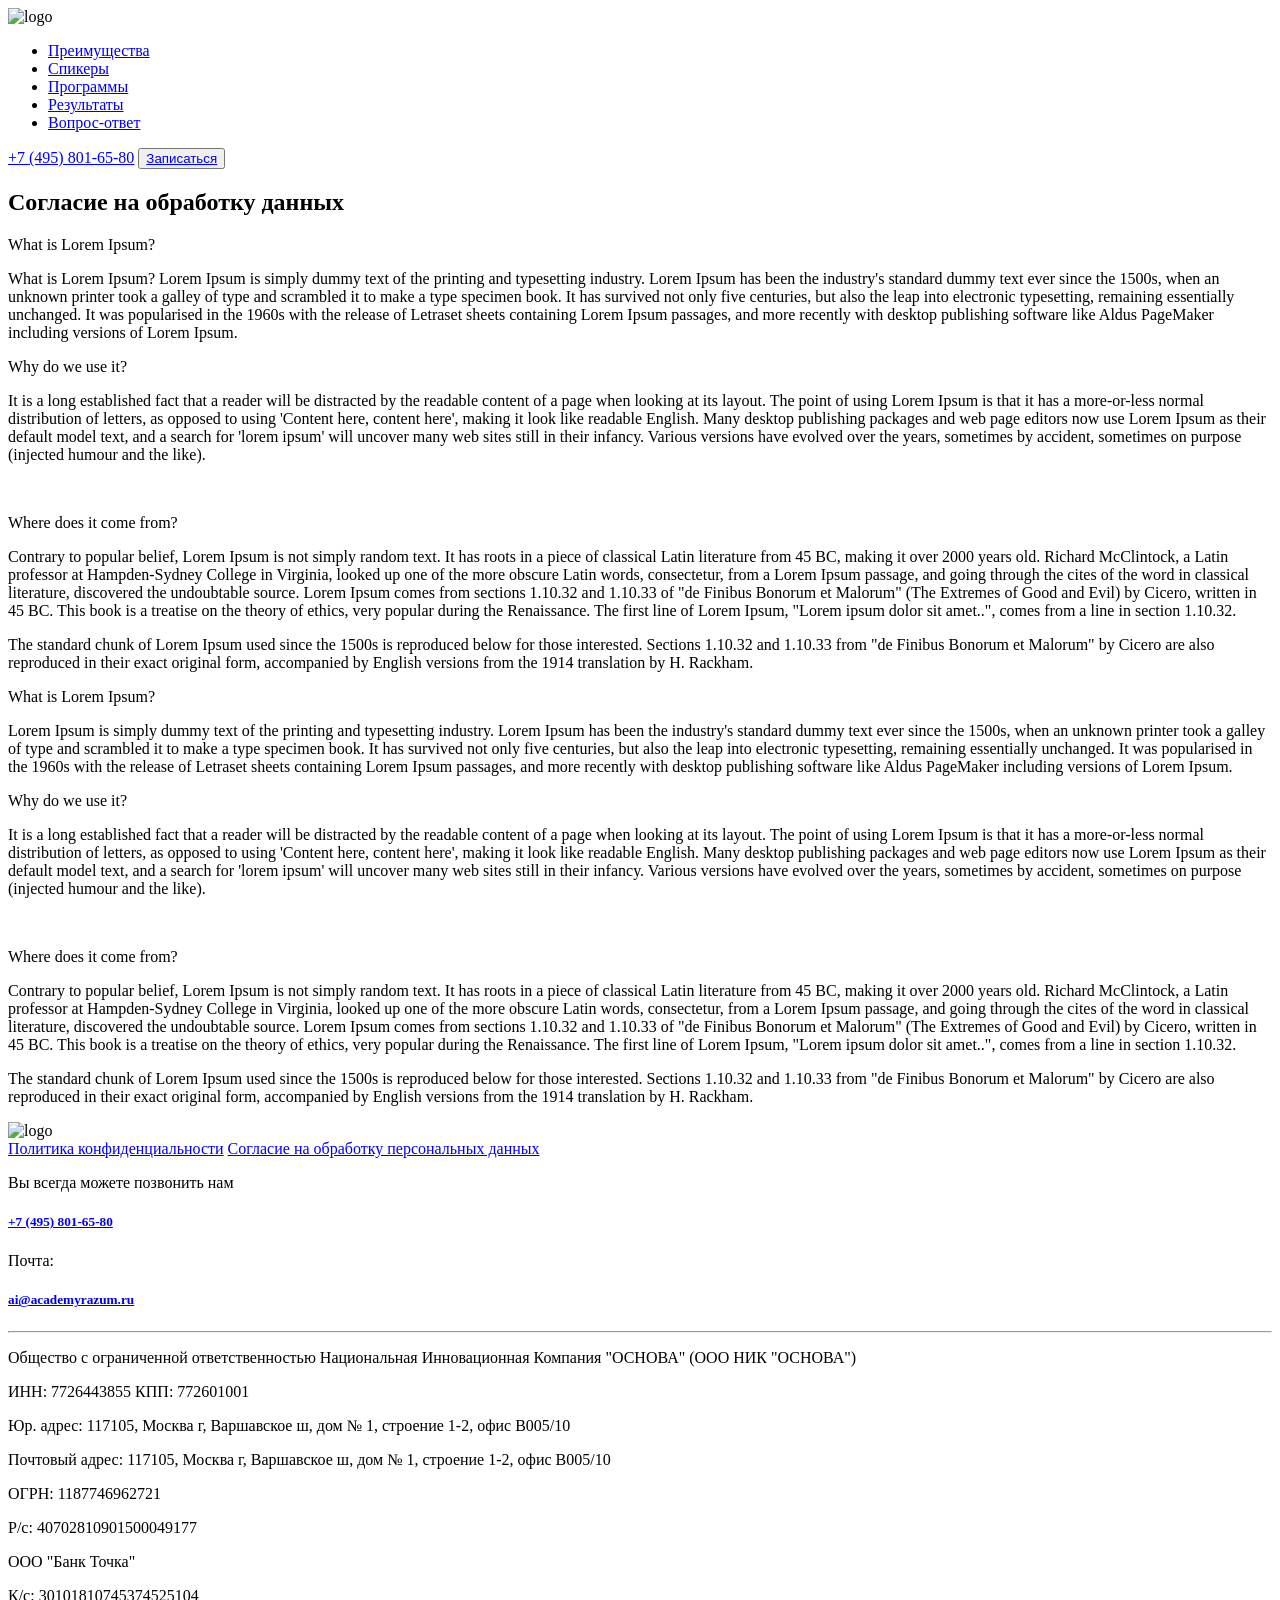
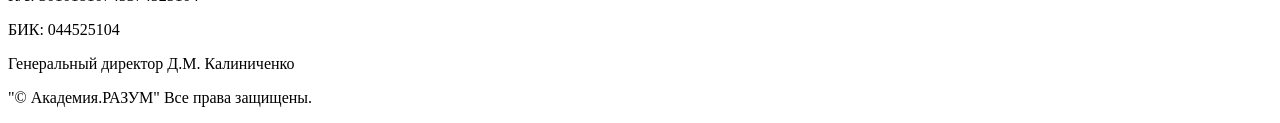
==== pages/personal-data.html @ d0add01b "fix path for image and font" ====
<!doctype html>
<html lang="ru">
  <head>
    <meta charset="UTF-8" />
    <meta name="viewport" content="width=device-width, initial-scale=1.0" />
    <title>Академия РАЗУМ</title>
  </head>
  <body>
    <header class="header">
      <img src="./image/logo.svg" alt="logo" class="header__logo" />
      <nav class="header__nav">
        <ul>
          <li><a href="#">Преимущества</a></li>
          <li><a href="#">Спикеры</a></li>
          <li><a href="#">Программы</a></li>
          <li><a href="#">Результаты</a></li>
          <li><a href="#">Вопрос-ответ</a></li>
        </ul>
      </nav>
      <div class="header__contact">
        <span><a href="tel:+74958016580">+7 (495) 801-65-80</a></span>
        <button class="btn"><a href="#">Записаться</a></button>
      </div>
    </header>
    <main class="main">
      <div class="container">
        <section class="pd">
          <h2>Согласие на обработку данных</h2>
          <p>What is Lorem Ipsum?</p>
          <p>
            What is Lorem Ipsum? Lorem Ipsum is simply dummy text of the
            printing and typesetting industry. Lorem Ipsum has been the
            industry's standard dummy text ever since the 1500s, when an unknown
            printer took a galley of type and scrambled it to make a type
            specimen book. It has survived not only five centuries, but also the
            leap into electronic typesetting, remaining essentially unchanged.
            It was popularised in the 1960s with the release of Letraset sheets
            containing Lorem Ipsum passages, and more recently with desktop
            publishing software like Aldus PageMaker including versions of Lorem
            Ipsum.
          </p>
          <p>Why do we use it?</p>
          <p>
            It is a long established fact that a reader will be distracted by
            the readable content of a page when looking at its layout. The point
            of using Lorem Ipsum is that it has a more-or-less normal
            distribution of letters, as opposed to using 'Content here, content
            here', making it look like readable English. Many desktop publishing
            packages and web page editors now use Lorem Ipsum as their default
            model text, and a search for 'lorem ipsum' will uncover many web
            sites still in their infancy. Various versions have evolved over the
            years, sometimes by accident, sometimes on purpose (injected humour
            and the like).
          </p>
          <br />
          <p>Where does it come from?</p>
          <p>
            Contrary to popular belief, Lorem Ipsum is not simply random text.
            It has roots in a piece of classical Latin literature from 45 BC,
            making it over 2000 years old. Richard McClintock, a Latin professor
            at Hampden-Sydney College in Virginia, looked up one of the more
            obscure Latin words, consectetur, from a Lorem Ipsum passage, and
            going through the cites of the word in classical literature,
            discovered the undoubtable source. Lorem Ipsum comes from sections
            1.10.32 and 1.10.33 of "de Finibus Bonorum et Malorum" (The Extremes
            of Good and Evil) by Cicero, written in 45 BC. This book is a
            treatise on the theory of ethics, very popular during the
            Renaissance. The first line of Lorem Ipsum, "Lorem ipsum dolor sit
            amet..", comes from a line in section 1.10.32.
          </p>
          <p>
            The standard chunk of Lorem Ipsum used since the 1500s is reproduced
            below for those interested. Sections 1.10.32 and 1.10.33 from "de
            Finibus Bonorum et Malorum" by Cicero are also reproduced in their
            exact original form, accompanied by English versions from the 1914
            translation by H. Rackham.
          </p>
          <p>What is Lorem Ipsum?</p>
          <p>
            Lorem Ipsum is simply dummy text of the printing and typesetting
            industry. Lorem Ipsum has been the industry's standard dummy text
            ever since the 1500s, when an unknown printer took a galley of type
            and scrambled it to make a type specimen book. It has survived not
            only five centuries, but also the leap into electronic typesetting,
            remaining essentially unchanged. It was popularised in the 1960s
            with the release of Letraset sheets containing Lorem Ipsum passages,
            and more recently with desktop publishing software like Aldus
            PageMaker including versions of Lorem Ipsum.
          </p>
          <p>Why do we use it?</p>
          <p>
            It is a long established fact that a reader will be distracted by
            the readable content of a page when looking at its layout. The point
            of using Lorem Ipsum is that it has a more-or-less normal
            distribution of letters, as opposed to using 'Content here, content
            here', making it look like readable English. Many desktop publishing
            packages and web page editors now use Lorem Ipsum as their default
            model text, and a search for 'lorem ipsum' will uncover many web
            sites still in their infancy. Various versions have evolved over the
            years, sometimes by accident, sometimes on purpose (injected humour
            and the like).
          </p>
          <br />
          <p>Where does it come from?</p>
          <p>
            Contrary to popular belief, Lorem Ipsum is not simply random text.
            It has roots in a piece of classical Latin literature from 45 BC,
            making it over 2000 years old. Richard McClintock, a Latin professor
            at Hampden-Sydney College in Virginia, looked up one of the more
            obscure Latin words, consectetur, from a Lorem Ipsum passage, and
            going through the cites of the word in classical literature,
            discovered the undoubtable source. Lorem Ipsum comes from sections
            1.10.32 and 1.10.33 of "de Finibus Bonorum et Malorum" (The Extremes
            of Good and Evil) by Cicero, written in 45 BC. This book is a
            treatise on the theory of ethics, very popular during the
            Renaissance. The first line of Lorem Ipsum, "Lorem ipsum dolor sit
            amet..", comes from a line in section 1.10.32.
          </p>
          <p>
            The standard chunk of Lorem Ipsum used since the 1500s is reproduced
            below for those interested. Sections 1.10.32 and 1.10.33 from "de
            Finibus Bonorum et Malorum" by Cicero are also reproduced in their
            exact original form, accompanied by English versions from the 1914
            translation by H. Rackham.
          </p>
        </section>
      </div>
    </main>
    <footer class="footer">
      <div class="footer-contact">
        <div class="footer-contact__info">
          <div class="footer-logo">
            <img src="./image/logo.svg" alt="logo" />
          </div>
          <div class="footer-confid">
            <a href="#">Политика конфиденциальности</a>
            <a href="#">Согласие на обработку персональных данных</a>
          </div>
        </div>
        <div class="footer-contact__address">
          <div class="footer-phone">
            <p>Вы всегда можете позвонить нам</p>
            <h5><a href="tel:+74958016580">+7 (495) 801-65-80</a></h5>
          </div>
          <div class="footer-email">
            <p>Почта:</p>
            <h5><a href="mailto:ai@academyrazum.ru">ai@academyrazum.ru</a></h5>
          </div>
        </div>
      </div>
      <hr />
      <div class="footer-info">
        <div class="footer-info__block">
          <p>
            Общество с ограниченной ответственностью Национальная Инновационная
            Компания "ОСНОВА" (ООО НИК "ОСНОВА")
          </p>
          <p>ИНН: 7726443855 КПП: 772601001</p>
          <p>
            Юр. адрес: 117105, Москва г, Варшавское ш, дом № 1, строение 1-2,
            офис В005/10
          </p>
          <p>
            Почтовый адрес: 117105, Москва г, Варшавское ш, дом № 1, строение
            1-2, офис В005/10
          </p>
        </div>
        <div class="footer-info__block">
          <p>ОГРН: 1187746962721</p>
          <p>Р/с: 40702810901500049177</p>
          <p>ООО "Банк Точка"</p>
          <p>К/с: 30101810745374525104</p>
        </div>
        <div class="footer-info__block">
          <p>БИК: 044525104</p>
          <p>Генеральный директор Д.М. Калиниченко</p>
        </div>
        <div class="footer-info__block">
          <p>"© Академия.РАЗУМ" Все права защищены.</p>
        </div>
      </div>
    </footer>
  </body>
</html>
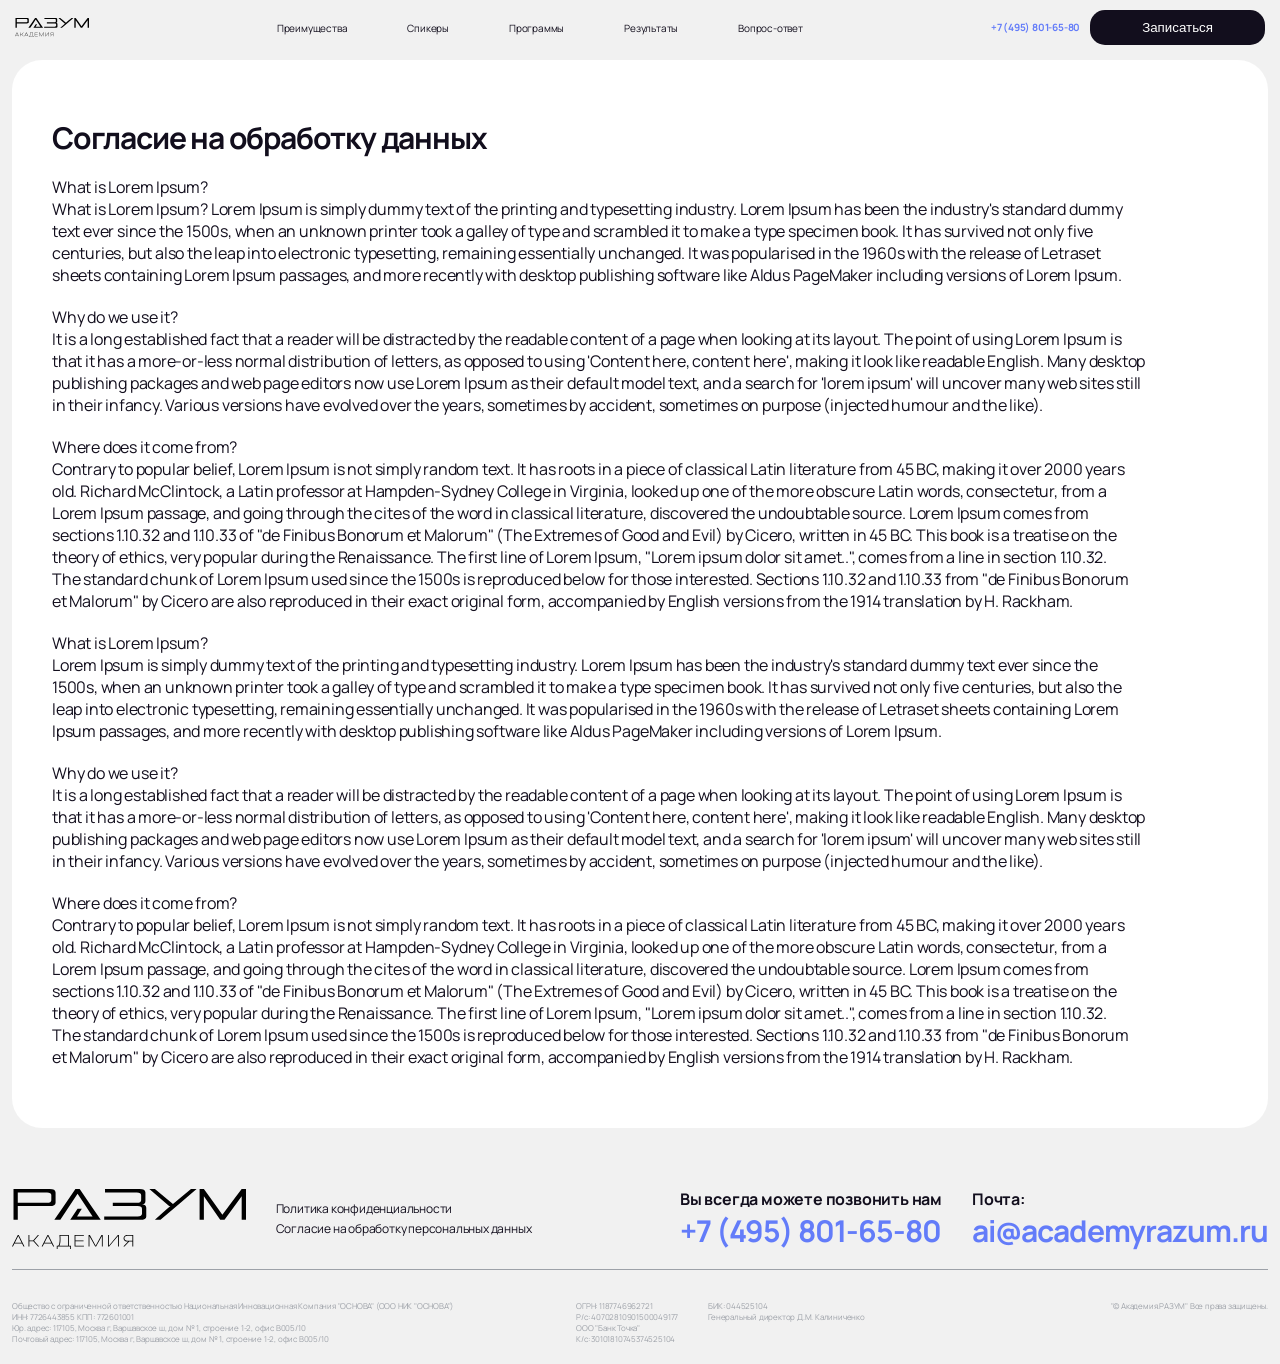
==== commit 77b9f925: "add style and adaptive for personal data page" ====
--- a/pages/personal-data.html
+++ b/pages/personal-data.html
@@ -3,180 +3,293 @@
   <head>
     <meta charset="UTF-8" />
     <meta name="viewport" content="width=device-width, initial-scale=1.0" />
+    <link rel="stylesheet" href="../style/css/style.css" />
+    <script src="../scripts/header.js" defer></script>
     <title>Академия РАЗУМ</title>
   </head>
   <body>
     <header class="header">
-      <img src="./image/logo.svg" alt="logo" class="header__logo" />
-      <nav class="header__nav">
-        <ul>
-          <li><a href="#">Преимущества</a></li>
-          <li><a href="#">Спикеры</a></li>
-          <li><a href="#">Программы</a></li>
-          <li><a href="#">Результаты</a></li>
-          <li><a href="#">Вопрос-ответ</a></li>
-        </ul>
-      </nav>
-      <div class="header__contact">
-        <span><a href="tel:+74958016580">+7 (495) 801-65-80</a></span>
-        <button class="btn"><a href="#">Записаться</a></button>
+      <div class="container">
+        <img src="../image/logo.svg" alt="logo" class="header__logo" />
+        <nav class="header__nav">
+          <ul>
+            <li><a href="#">Преимущества</a></li>
+            <li><a href="#">Спикеры</a></li>
+            <li><a href="#">Программы</a></li>
+            <li><a href="#">Результаты</a></li>
+            <li><a href="#">Вопрос-ответ</a></li>
+          </ul>
+        </nav>
+        <div class="header__contact">
+          <span><a href="tel:+74958016580">+7 (495) 801-65-80</a></span>
+          <button class="btn" data-open-modal>Записаться</button>
+        </div>
+        <button class="header__burger">
+          <span></span>
+          <span></span>
+        </button>
+        <div class="header__burger-menu">
+          <div class="burger-menu__header">
+            <img src="../image/logo.svg" alt="" class="burger-menu__logo" />
+            <button class="header__burger-close">
+              <span></span>
+              <span></span>
+            </button>
+          </div>
+          <div class="burger-menu__nav">
+            <nav>
+              <ul>
+                <li><a href="#">Преимущества</a></li>
+                <li><a href="#">Спикеры</a></li>
+                <li><a href="#">Программы</a></li>
+                <li><a href="#">Результаты</a></li>
+                <li><a href="#">Вопрос-ответ</a></li>
+              </ul>
+            </nav>
+          </div>
+          <div class="burger-menu__contact">
+            <span><a href="tel:+74958016580">+7 (495) 801-65-80</a></span>
+            <button class="btn" data-open-modal>Записаться</button>
+          </div>
+        </div>
+        <div class="header__form-modal">
+          <img
+            src="../image/icons/close-white.svg"
+            alt=""
+            class="header__modal-close"
+          />
+          <h2>Готовы начать?</h2>
+          <p>
+            Оставьте заявку, и мы свяжемся с вами для подбора оптимальной
+            программы, соответствующую вашим лидерским целям
+          </p>
+          <div class="header__form--content">
+            <form action="" class="header__form--request">
+              <div class="header__request--field">
+                <input
+                  type="text"
+                  name="name"
+                  id="name"
+                  placeholder="Имя"
+                  class="header__request--input"
+                  required
+                />
+              </div>
+              <div class="header__request--field">
+                <input
+                  type="tel"
+                  name="header-phone"
+                  id="header-phone"
+                  placeholder="Телефон"
+                  class="header__request--input"
+                  required
+                />
+              </div>
+              <div class="header__request--field">
+                <input
+                  type="email"
+                  name="header-email"
+                  id="header-email"
+                  placeholder="E-mail"
+                  class="header__request--input"
+                  required
+                />
+              </div>
+              <div class="header__request--field">
+                <input
+                  type="text"
+                  name="count"
+                  id="count"
+                  placeholder="Количество учеников"
+                  class="header__request--input"
+                  required
+                />
+              </div>
+              <div class="header__request--field">
+                <input
+                  type="text"
+                  name="company"
+                  id="company"
+                  placeholder="Компания"
+                  class="header__request--input"
+                  required
+                />
+              </div>
+              <button class="header__request--submit btn" type="submit">
+                <span>Записаться на обучение</span>
+              </button>
+            </form>
+            <div class="header__form--pd-text">
+              <h6>Согласие на обработку персональных данных</h6>
+              <p>
+                Настоящим, субъект персональных данных (далее - Посетитель
+                Сайта), оставляя на сайте по веб-адресу ___ (далее — Сайт),
+                принадлежащем ООО НИК "Основа" (далее – Оператор, Администрация
+                Сайта), свои персональные данные путем заполнения полей
+              </p>
+            </div>
+            <div class="header__form--pd-agree">
+              <input
+                class="header__form--pd-checkbox"
+                name="pd-checkbox"
+                id="pd-checkbox"
+                type="checkbox"
+                required
+              />
+              <label for="pd-checkbox"
+                >Нажимая на кнопку, я даю свое согласие на обработку моих
+                персональных данных, в соответствии с Федеральным законом от
+                27.07.2006 года №152-Ф3</label
+              >
+            </div>
+          </div>
+        </div>
+        <div class="header__overlay"></div>
       </div>
     </header>
     <main class="main">
-      <div class="container">
-        <section class="pd">
+      <section class="pd">
+        <div class="container">
           <h2>Согласие на обработку данных</h2>
-          <p>What is Lorem Ipsum?</p>
-          <p>
-            What is Lorem Ipsum? Lorem Ipsum is simply dummy text of the
-            printing and typesetting industry. Lorem Ipsum has been the
-            industry's standard dummy text ever since the 1500s, when an unknown
-            printer took a galley of type and scrambled it to make a type
-            specimen book. It has survived not only five centuries, but also the
-            leap into electronic typesetting, remaining essentially unchanged.
-            It was popularised in the 1960s with the release of Letraset sheets
-            containing Lorem Ipsum passages, and more recently with desktop
-            publishing software like Aldus PageMaker including versions of Lorem
-            Ipsum.
-          </p>
-          <p>Why do we use it?</p>
-          <p>
-            It is a long established fact that a reader will be distracted by
-            the readable content of a page when looking at its layout. The point
-            of using Lorem Ipsum is that it has a more-or-less normal
-            distribution of letters, as opposed to using 'Content here, content
-            here', making it look like readable English. Many desktop publishing
-            packages and web page editors now use Lorem Ipsum as their default
-            model text, and a search for 'lorem ipsum' will uncover many web
-            sites still in their infancy. Various versions have evolved over the
-            years, sometimes by accident, sometimes on purpose (injected humour
-            and the like).
-          </p>
-          <br />
-          <p>Where does it come from?</p>
-          <p>
-            Contrary to popular belief, Lorem Ipsum is not simply random text.
-            It has roots in a piece of classical Latin literature from 45 BC,
-            making it over 2000 years old. Richard McClintock, a Latin professor
-            at Hampden-Sydney College in Virginia, looked up one of the more
-            obscure Latin words, consectetur, from a Lorem Ipsum passage, and
-            going through the cites of the word in classical literature,
-            discovered the undoubtable source. Lorem Ipsum comes from sections
-            1.10.32 and 1.10.33 of "de Finibus Bonorum et Malorum" (The Extremes
-            of Good and Evil) by Cicero, written in 45 BC. This book is a
-            treatise on the theory of ethics, very popular during the
-            Renaissance. The first line of Lorem Ipsum, "Lorem ipsum dolor sit
-            amet..", comes from a line in section 1.10.32.
-          </p>
-          <p>
+          <p>What is Lorem Ipsum?<br>
+            What is Lorem Ipsum? Lorem Ipsum is simply dummy text of the printing
+            and typesetting industry. Lorem Ipsum has been the industry's standard
+            dummy text ever since the 1500s, when an unknown printer took a galley
+            of type and scrambled it to make a type specimen book. It has survived
+            not only five centuries, but also the leap into electronic
+            typesetting, remaining essentially unchanged. It was popularised in
+            the 1960s with the release of Letraset sheets containing Lorem Ipsum
+            passages, and more recently with desktop publishing software like
+            Aldus PageMaker including versions of Lorem Ipsum.
+          </p>
+          <p>Why do we use it?<br>
+            It is a long established fact that a reader will be distracted by the
+            readable content of a page when looking at its layout. The point of
+            using Lorem Ipsum is that it has a more-or-less normal distribution of
+            letters, as opposed to using 'Content here, content here', making it
+            look like readable English. Many desktop publishing packages and web
+            page editors now use Lorem Ipsum as their default model text, and a
+            search for 'lorem ipsum' will uncover many web sites still in their
+            infancy. Various versions have evolved over the years, sometimes by
+            accident, sometimes on purpose (injected humour and the like).
+          </p>
+          <p>Where does it come from?<br>
+            Contrary to popular belief, Lorem Ipsum is not simply random text. It
+            has roots in a piece of classical Latin literature from 45 BC, making
+            it over 2000 years old. Richard McClintock, a Latin professor at
+            Hampden-Sydney College in Virginia, looked up one of the more obscure
+            Latin words, consectetur, from a Lorem Ipsum passage, and going
+            through the cites of the word in classical literature, discovered the
+            undoubtable source. Lorem Ipsum comes from sections 1.10.32 and
+            1.10.33 of "de Finibus Bonorum et Malorum" (The Extremes of Good and
+            Evil) by Cicero, written in 45 BC. This book is a treatise on the
+            theory of ethics, very popular during the Renaissance. The first line
+            of Lorem Ipsum, "Lorem ipsum dolor sit amet..", comes from a line in
+            section 1.10.32. <br>
             The standard chunk of Lorem Ipsum used since the 1500s is reproduced
             below for those interested. Sections 1.10.32 and 1.10.33 from "de
             Finibus Bonorum et Malorum" by Cicero are also reproduced in their
             exact original form, accompanied by English versions from the 1914
             translation by H. Rackham.
           </p>
-          <p>What is Lorem Ipsum?</p>
-          <p>
+          <p>What is Lorem Ipsum?<br>
             Lorem Ipsum is simply dummy text of the printing and typesetting
-            industry. Lorem Ipsum has been the industry's standard dummy text
-            ever since the 1500s, when an unknown printer took a galley of type
-            and scrambled it to make a type specimen book. It has survived not
-            only five centuries, but also the leap into electronic typesetting,
-            remaining essentially unchanged. It was popularised in the 1960s
-            with the release of Letraset sheets containing Lorem Ipsum passages,
-            and more recently with desktop publishing software like Aldus
-            PageMaker including versions of Lorem Ipsum.
-          </p>
-          <p>Why do we use it?</p>
-          <p>
-            It is a long established fact that a reader will be distracted by
-            the readable content of a page when looking at its layout. The point
-            of using Lorem Ipsum is that it has a more-or-less normal
-            distribution of letters, as opposed to using 'Content here, content
-            here', making it look like readable English. Many desktop publishing
-            packages and web page editors now use Lorem Ipsum as their default
-            model text, and a search for 'lorem ipsum' will uncover many web
-            sites still in their infancy. Various versions have evolved over the
-            years, sometimes by accident, sometimes on purpose (injected humour
-            and the like).
-          </p>
-          <br />
-          <p>Where does it come from?</p>
-          <p>
-            Contrary to popular belief, Lorem Ipsum is not simply random text.
-            It has roots in a piece of classical Latin literature from 45 BC,
-            making it over 2000 years old. Richard McClintock, a Latin professor
-            at Hampden-Sydney College in Virginia, looked up one of the more
-            obscure Latin words, consectetur, from a Lorem Ipsum passage, and
-            going through the cites of the word in classical literature,
-            discovered the undoubtable source. Lorem Ipsum comes from sections
-            1.10.32 and 1.10.33 of "de Finibus Bonorum et Malorum" (The Extremes
-            of Good and Evil) by Cicero, written in 45 BC. This book is a
-            treatise on the theory of ethics, very popular during the
-            Renaissance. The first line of Lorem Ipsum, "Lorem ipsum dolor sit
-            amet..", comes from a line in section 1.10.32.
-          </p>
-          <p>
+            industry. Lorem Ipsum has been the industry's standard dummy text ever
+            since the 1500s, when an unknown printer took a galley of type and
+            scrambled it to make a type specimen book. It has survived not only
+            five centuries, but also the leap into electronic typesetting,
+            remaining essentially unchanged. It was popularised in the 1960s with
+            the release of Letraset sheets containing Lorem Ipsum passages, and
+            more recently with desktop publishing software like Aldus PageMaker
+            including versions of Lorem Ipsum.
+          </p>
+          <p>Why do we use it?<br>
+            It is a long established fact that a reader will be distracted by the
+            readable content of a page when looking at its layout. The point of
+            using Lorem Ipsum is that it has a more-or-less normal distribution of
+            letters, as opposed to using 'Content here, content here', making it
+            look like readable English. Many desktop publishing packages and web
+            page editors now use Lorem Ipsum as their default model text, and a
+            search for 'lorem ipsum' will uncover many web sites still in their
+            infancy. Various versions have evolved over the years, sometimes by
+            accident, sometimes on purpose (injected humour and the like).
+          </p>
+          <p>Where does it come from?<br>
+            Contrary to popular belief, Lorem Ipsum is not simply random text. It
+            has roots in a piece of classical Latin literature from 45 BC, making
+            it over 2000 years old. Richard McClintock, a Latin professor at
+            Hampden-Sydney College in Virginia, looked up one of the more obscure
+            Latin words, consectetur, from a Lorem Ipsum passage, and going
+            through the cites of the word in classical literature, discovered the
+            undoubtable source. Lorem Ipsum comes from sections 1.10.32 and
+            1.10.33 of "de Finibus Bonorum et Malorum" (The Extremes of Good and
+            Evil) by Cicero, written in 45 BC. This book is a treatise on the
+            theory of ethics, very popular during the Renaissance. The first line
+            of Lorem Ipsum, "Lorem ipsum dolor sit amet..", comes from a line in
+            section 1.10.32. <br>
             The standard chunk of Lorem Ipsum used since the 1500s is reproduced
             below for those interested. Sections 1.10.32 and 1.10.33 from "de
             Finibus Bonorum et Malorum" by Cicero are also reproduced in their
             exact original form, accompanied by English versions from the 1914
             translation by H. Rackham.
           </p>
-        </section>
-      </div>
+        </div>
+      </section>
     </main>
     <footer class="footer">
-      <div class="footer-contact">
-        <div class="footer-contact__info">
+      <div class="container">
+        <div class="footer-contact">
           <div class="footer-logo">
-            <img src="./image/logo.svg" alt="logo" />
+            <img src="../image/logo.svg" alt="logo" />
           </div>
           <div class="footer-confid">
             <a href="#">Политика конфиденциальности</a>
-            <a href="#">Согласие на обработку персональных данных</a>
-          </div>
-        </div>
-        <div class="footer-contact__address">
+            <a href="./personal-data.html"
+              >Согласие на обработку персональных данных</a
+            >
+          </div>
           <div class="footer-phone">
             <p>Вы всегда можете позвонить нам</p>
             <h5><a href="tel:+74958016580">+7 (495) 801-65-80</a></h5>
           </div>
           <div class="footer-email">
             <p>Почта:</p>
-            <h5><a href="mailto:ai@academyrazum.ru">ai@academyrazum.ru</a></h5>
-          </div>
-        </div>
-      </div>
-      <hr />
-      <div class="footer-info">
-        <div class="footer-info__block">
-          <p>
-            Общество с ограниченной ответственностью Национальная Инновационная
-            Компания "ОСНОВА" (ООО НИК "ОСНОВА")
-          </p>
-          <p>ИНН: 7726443855 КПП: 772601001</p>
-          <p>
-            Юр. адрес: 117105, Москва г, Варшавское ш, дом № 1, строение 1-2,
-            офис В005/10
-          </p>
-          <p>
-            Почтовый адрес: 117105, Москва г, Варшавское ш, дом № 1, строение
-            1-2, офис В005/10
-          </p>
-        </div>
-        <div class="footer-info__block">
-          <p>ОГРН: 1187746962721</p>
-          <p>Р/с: 40702810901500049177</p>
-          <p>ООО "Банк Точка"</p>
-          <p>К/с: 30101810745374525104</p>
-        </div>
-        <div class="footer-info__block">
-          <p>БИК: 044525104</p>
-          <p>Генеральный директор Д.М. Калиниченко</p>
-        </div>
-        <div class="footer-info__block">
-          <p>"© Академия.РАЗУМ" Все права защищены.</p>
+            <h5>
+              <a href="mailto:ai@academyrazum.ru">ai@academyrazum.ru</a>
+            </h5>
+          </div>
+        </div>
+        <div class="footer-info">
+          <div class="footer-info__block">
+            <p>
+              Общество с ограниченной ответственностью Национальная
+              Инновационная Компания "ОСНОВА" (ООО НИК "ОСНОВА")
+            </p>
+            <p>ИНН: 7726443855 КПП: 772601001</p>
+            <p>
+              Юр. адрес: 117105, Москва г, Варшавское ш, дом № 1, строение 1-2,
+              офис В005/10
+            </p>
+            <p>
+              Почтовый адрес: 117105, Москва г, Варшавское ш, дом № 1, строение
+              1-2, офис В005/10
+            </p>
+          </div>
+          <div class="footer-info__block middle">
+            <div class="footer-info__subblock">
+              <p>ОГРН: 1187746962721</p>
+              <p>Р/с: 40702810901500049177</p>
+              <p>ООО "Банк Точка"</p>
+              <p>К/с: 30101810745374525104</p>
+            </div>
+            <div class="footer-info__subblock">
+              <p>БИК: 044525104</p>
+              <p>Генеральный директор Д.М. Калиниченко</p>
+            </div>
+          </div>
+          <div class="footer-info__block last">
+            <p>"© Академия.РАЗУМ" Все права защищены.</p>
+          </div>
         </div>
       </div>
     </footer>
--- a/style/css/style.css
+++ b/style/css/style.css
@@ -0,0 +1,1991 @@
+* {
+  -webkit-tap-highlight-color: transparent;
+}
+
+html {
+  scroll-behavior: smooth;
+  height: 100%;
+}
+
+body {
+  font-family: "Manrope", sans-serif;
+  font-weight: 400;
+  letter-spacing: -0.01em;
+  color: #120e1d;
+  font-size: 20px;
+  background-color: #f1f1f1;
+  min-height: 100%;
+  display: flex;
+  flex-direction: column;
+  overflow-x: hidden;
+}
+
+h1,
+h2,
+h3,
+h4,
+h5,
+h6 {
+  font-family: "Manrope", sans-serif;
+  font-weight: 700;
+  line-height: 1.2;
+  letter-spacing: -0.04em;
+  color: #120e1d;
+}
+
+h1 {
+  font-size: 70px;
+}
+
+h2 {
+  font-size: 45px;
+}
+
+h3 {
+  font-size: 35px;
+}
+
+h4 {
+  font-size: 30px;
+}
+
+h5 {
+  font-size: 25px;
+}
+
+h6 {
+  font-size: 20px;
+}
+
+a {
+  color: #120e1d;
+}
+
+input {
+  border: none;
+  outline: none;
+  box-shadow: none;
+  font-size: 20px;
+}
+
+input:focus::placeholder,
+textarea:focus::placeholder {
+  color: transparent;
+}
+
+input:focus::-webkit-input-placeholder,
+textarea:focus::-webkit-input-placeholder {
+  color: transparent;
+}
+
+input:focus::-moz-placeholder,
+textarea:focus::-moz-placeholder {
+  color: transparent;
+}
+
+input::placeholder,
+textarea::placeholder {
+  color: #9da1a8;
+}
+
+.container {
+  margin: 0 auto;
+  max-width: 1440px;
+}
+
+span.bold {
+  font-weight: 700;
+}
+
+/* Reset and base styles  */
+* {
+  padding: 0px;
+  margin: 0px;
+  box-sizing: border-box;
+  border: none;
+}
+
+*,
+*::before,
+*::after {
+  box-sizing: border-box;
+  border: none;
+}
+
+/* Links */
+a,
+a:link,
+a:visited,
+a:hover {
+  text-decoration: none;
+}
+
+/* Common */
+aside,
+nav,
+footer,
+header,
+section,
+main {
+  display: block;
+}
+
+ul,
+ul li {
+  list-style: none;
+}
+
+img {
+  vertical-align: top;
+}
+
+img,
+svg {
+  max-width: 100%;
+  height: auto;
+}
+
+/* Form */
+input::-ms-clear {
+  display: none;
+}
+
+button,
+input[type=submit] {
+  display: inline-block;
+  box-shadow: none;
+  background-color: transparent;
+  background: none;
+  cursor: pointer;
+}
+
+button::-moz-focus-inner {
+  padding: 0;
+  border: 0;
+}
+
+label {
+  cursor: pointer;
+}
+
+@font-face {
+  font-family: "Manrope";
+  src: url("../../fonts/Manrope-VariableFont_wght.ttf");
+}
+.btn {
+  padding: 0;
+  background-color: #120e1d;
+  border-radius: 15px;
+}
+
+.btn a, .btn span {
+  width: 100%;
+  height: 100%;
+  color: #fff;
+  padding: 22px 77px;
+  font-size: 14px;
+  white-space: nowrap;
+  display: block;
+}
+.btn a::before, .btn span::before {
+  content: url("../../image/dot.svg");
+  width: 9px;
+  position: relative;
+  left: -10px;
+}
+
+.header {
+  background-color: #f1f1f1;
+  padding: 10px 15px 0;
+  width: 100%;
+}
+.header .container {
+  display: flex;
+  justify-content: space-between;
+  align-items: center;
+}
+.header__logo {
+  width: 74px;
+}
+.header__nav ul {
+  display: flex;
+  gap: 60px;
+  font-size: 10px;
+}
+.header__contact {
+  display: flex;
+  gap: 10px;
+}
+.header__contact span a {
+  font-weight: 700;
+  color: #637cf9;
+  font-size: 10px;
+}
+.header__contact button {
+  padding: 10px 52px;
+  color: #fff;
+}
+.header__burger {
+  display: none;
+  flex-direction: column;
+  justify-content: center;
+  position: relative;
+  height: 30px;
+}
+.header__burger span {
+  width: 30px;
+  height: 2px;
+  background-color: #637cf9;
+  position: relative;
+}
+.header__burger span:first-child {
+  top: -3px;
+}
+.header__burger span:last-child {
+  bottom: -3px;
+}
+.header__burger.burger-open span:first-child {
+  top: 1px;
+  transform: rotate(45deg);
+}
+.header__burger.burger-open span:last-child {
+  bottom: 1px;
+  transform: rotate(-45deg);
+}
+.header__burger-close {
+  display: none;
+  flex-direction: column;
+  justify-content: center;
+  position: relative;
+  height: 30px;
+  z-index: 2;
+}
+.header__burger-close span {
+  width: 30px;
+  height: 2px;
+  background-color: #637cf9;
+  position: relative;
+  z-index: 1;
+}
+.header__burger-close span:first-child {
+  top: 1px;
+  transform: rotate(45deg);
+}
+.header__burger-close span:last-child {
+  bottom: 1px;
+  transform: rotate(-45deg);
+}
+
+.header__overlay {
+  position: fixed;
+  top: 0;
+  left: 0;
+  width: 100%;
+  height: 100%;
+  background-color: rgba(0, 0, 0, 0.6);
+  z-index: 999;
+  display: block;
+  opacity: 0;
+  visibility: hidden;
+}
+
+.header__form-modal {
+  min-width: 997px;
+  width: 997px;
+  height: fit-content;
+  position: fixed;
+  top: 50%;
+  left: 50%;
+  transform: translate(-50%, -50%);
+  opacity: 0;
+  visibility: hidden;
+  transition: all 0.25s ease;
+  z-index: 1000;
+  background-image: url("../../image/backgrounds/form-background.png");
+  background-size: 100% 100%;
+  background-repeat: no-repeat;
+  background-position: center;
+  border-radius: 30px;
+  padding: 100px 0;
+  display: flex;
+  flex-direction: column;
+  gap: 30px;
+  align-items: center;
+  text-align: center;
+}
+.header__form-modal p {
+  max-width: 410px;
+}
+.header__form-modal h2,
+.header__form-modal h6,
+.header__form-modal p,
+.header__form-modal button,
+.header__form-modal label {
+  color: #fff;
+}
+.header__form-modal .header__modal-close {
+  position: absolute;
+  width: 25px;
+  top: 25px;
+  right: 25px;
+  cursor: pointer;
+}
+
+.header__form--content {
+  min-width: 500px;
+  width: 500px;
+  margin: 0 auto;
+  display: flex;
+  flex-direction: column;
+  gap: 20px;
+}
+
+.header__form--request {
+  display: flex;
+  flex-direction: column;
+  gap: 5px;
+}
+
+.header__request--field {
+  background-color: #fff;
+  padding: 20px 22px;
+  width: 100%;
+  height: 60px;
+  border-radius: 10px;
+  display: flex;
+  align-items: center;
+  justify-content: center;
+}
+
+.header__request--input {
+  width: 100%;
+  height: 100%;
+}
+.header__request--input::placeholder {
+  font-size: 14px;
+}
+
+.header__request--submit {
+  background-color: #637cf9;
+}
+.header__request--submit span::before {
+  content: url("../../image/dot-black.svg");
+  width: 9px;
+  position: relative;
+  left: -10px;
+}
+
+.header__form--pd-text {
+  display: flex;
+  flex-direction: column;
+  gap: 5px;
+}
+.header__form--pd-text h6,
+.header__form--pd-text p {
+  max-width: 100%;
+  text-align: left;
+  font-size: 10px;
+}
+
+.header__form--pd-agree {
+  display: flex;
+  align-items: flex-start;
+  gap: 10px;
+  text-align: left;
+}
+.header__form--pd-agree label {
+  font-size: 10px;
+}
+
+.header__modal-active {
+  visibility: visible;
+  opacity: 1;
+}
+
+.active {
+  visibility: visible;
+  opacity: 1;
+}
+
+.header__burger-menu {
+  width: 100%;
+  position: fixed;
+  z-index: 1000;
+  top: -100%;
+  left: 0;
+  background-color: #f1f1f1;
+  display: flex;
+  flex-direction: column;
+  align-items: center;
+  transition: top 0.25s ease;
+}
+.header__burger-menu .burger-menu__header {
+  width: 100%;
+  padding: 15px;
+  display: flex;
+  justify-content: space-between;
+  align-items: center;
+}
+.header__burger-menu .burger-menu__close {
+  cursor: pointer;
+}
+.header__burger-menu .burger-menu__nav {
+  width: 100%;
+  padding: 10px;
+}
+.header__burger-menu .burger-menu__nav nav ul {
+  display: flex;
+  flex-direction: column;
+  gap: 5px;
+  font-size: 14px;
+  width: fit-content;
+}
+.header__burger-menu .burger-menu__contact {
+  align-self: flex-start;
+  display: flex;
+  flex-direction: row-reverse;
+  gap: 5px;
+  padding: 10px;
+}
+.header__burger-menu .burger-menu__contact span a {
+  font-weight: 700;
+  color: #637cf9;
+  font-size: 10px;
+}
+.header__burger-menu .burger-menu__contact button {
+  padding: 8px 35px;
+  color: #fff;
+}
+
+.burger-menu__open {
+  top: 0;
+}
+
+.hero {
+  background-color: #f1f1f1;
+  padding: 15px 15px 0;
+}
+.hero .container {
+  border-radius: 50px;
+  display: flex;
+  background-image: url("../../image/backgrounds/hero-background.webp");
+  background-repeat: no-repeat;
+  background-position: right;
+  background-size: auto 100%;
+  position: relative;
+  z-index: 1;
+}
+.hero .container:before {
+  z-index: 0;
+  content: "";
+  position: absolute;
+  border-radius: 50px;
+  width: 80%;
+  height: 100%;
+  background: linear-gradient(to right, #637cf9 57%, transparent);
+}
+.hero__text {
+  position: relative;
+  z-index: 1;
+  display: flex;
+  flex-direction: column;
+  gap: 25px;
+  padding: 157px 50px;
+  max-width: 74%;
+}
+.hero__text h1, .hero__text p {
+  color: #fff;
+}
+.hero__text p {
+  max-width: 76%;
+}
+
+.advantages {
+  background-color: #f1f1f1;
+  padding: 120px 15px 120px;
+}
+.advantages .container {
+  display: flex;
+  flex-direction: column;
+  align-items: center;
+  gap: 40px;
+  text-align: center;
+}
+.advantages .container .banner {
+  display: flex;
+  flex-direction: column;
+  align-items: center;
+  gap: 40px;
+  border-radius: 30px;
+  background-color: #637cf9;
+  width: 100%;
+  padding: 70px 60px;
+}
+.advantages .container .banner h3 {
+  color: #fff;
+  max-width: 396px;
+}
+.advantages .container .banner__content {
+  display: flex;
+  gap: 10px;
+  width: 100%;
+}
+.advantages .container .banner__content .block {
+  width: calc((100% - 20px) / 3);
+  background-color: #fff;
+  border-radius: 20px;
+  padding: 50px 30px 35px;
+  display: flex;
+  flex-direction: column;
+  align-items: flex-start;
+  gap: 35px;
+}
+.advantages .container .banner__content .block__text {
+  display: flex;
+  flex-direction: column;
+  align-items: flex-start;
+  gap: 15px;
+  text-align: left;
+}
+.advantages .container button {
+  font-size: 18px;
+}
+
+.speakers {
+  background-color: #f1f1f1;
+  padding: 0 12px 120px;
+  position: relative;
+}
+.speakers .container {
+  display: grid;
+  grid-template-columns: 1fr 228px;
+  grid-template-rows: auto auto auto;
+  gap: 30px;
+  position: relative;
+}
+.speakers .container h2 {
+  grid-column: 1;
+  grid-row: 1;
+}
+.speakers .container .speakers__subtitle {
+  display: flex;
+  align-items: flex-end;
+  justify-content: space-between;
+  grid-column: 1;
+  grid-row: 2;
+}
+.speakers .container .speakers__subtitle p {
+  max-width: 812px;
+}
+.speakers .container .speakers__button {
+  display: flex;
+  gap: 8px;
+  width: fit-content;
+  grid-column: 2;
+  grid-row: 2;
+  align-self: end;
+  height: 26px;
+}
+.speakers .container .speakers__button .button__prev,
+.speakers .container .speakers__button .button__next {
+  display: flex;
+  align-items: center;
+  background-color: #637cf9;
+  border-radius: 25px;
+  border: none;
+  padding: 8px 30px;
+}
+.speakers .container .speakers__button .button__next img {
+  transform: rotate(180deg);
+}
+.speakers .container .slider {
+  grid-column: 1/3;
+  grid-row: 3;
+  display: flex;
+  gap: 10px;
+  overflow-x: scroll;
+  scrollbar-width: none;
+  -ms-overflow-style: none;
+  margin-right: -12px;
+  margin-left: -12px;
+  padding-right: 12px;
+  padding-left: 12px;
+}
+.speakers .container .slider ::-webkit-scrollbar {
+  display: none;
+}
+.speakers .container .slider-card {
+  min-width: 273px;
+  width: 273px;
+  background-color: #fff;
+  border-radius: 20px;
+  padding: 8px 8px 25px;
+  display: flex;
+  flex-direction: column;
+  gap: 30px;
+  align-items: center;
+}
+.speakers .container .slider-card__review {
+  position: relative;
+  width: 100%;
+}
+.speakers .container .slider-card__review p {
+  font-size: 10px;
+  font-weight: 700;
+}
+.speakers .container .slider-card__rate {
+  position: absolute;
+  width: 169px;
+  height: fit-content;
+  display: flex;
+  flex-direction: column;
+  justify-content: center;
+  gap: 3px;
+  bottom: 12px;
+  right: 14px;
+  background-color: #fff;
+  border-radius: 10px;
+  padding: 10px 6px 10px 13px;
+}
+.speakers .container .slider-card__stars {
+  display: flex;
+  gap: 3.5px;
+  width: fit-content;
+}
+.speakers .container .slider-card__stars svg {
+  color: #f2b855;
+}
+.speakers .container .slider-card__stars .empty {
+  color: #9da1a8;
+}
+.speakers .container .slider-card__content {
+  padding-left: 10px;
+  padding-right: 10px;
+  height: 100%;
+  display: flex;
+  flex-direction: column;
+  justify-content: space-between;
+  gap: 10px;
+}
+.speakers .container .slider-card__text {
+  display: flex;
+  flex-direction: column;
+  gap: 10px;
+}
+.speakers .container .slider-card__text p {
+  font-size: 14px;
+}
+.speakers .container .slider-card a {
+  font-size: 12px;
+  font-weight: 700;
+  text-decoration: underline;
+  color: #637cf9;
+  width: fit-content;
+}
+
+.speakers__overlay {
+  position: fixed;
+  top: 0;
+  left: 0;
+  width: 100%;
+  height: 100%;
+  background-color: rgba(0, 0, 0, 0.6);
+  z-index: 999;
+  opacity: 0;
+  visibility: hidden;
+}
+
+.popup-active {
+  opacity: 1;
+  visibility: visible;
+}
+
+.speakers__popup-card {
+  background-color: #fff;
+  border-radius: 20px;
+  padding: 25px 15px;
+  min-width: 632px;
+  width: 632px;
+  height: fit-content;
+  position: fixed;
+  top: 50%;
+  left: 50%;
+  transform: translate(-50%, -50%);
+  display: flex;
+  flex-direction: column;
+  z-index: 1000;
+  opacity: 0;
+  visibility: hidden;
+  transition: all 0.25s ease;
+}
+.speakers__popup-card .popup__header {
+  display: grid;
+  grid-template-columns: auto auto 1fr auto;
+  gap: 15px;
+  align-items: center;
+}
+.speakers__popup-card .popup__header-avatar {
+  width: 48px;
+  aspect-ratio: 1/1;
+  border-radius: 25px;
+}
+.speakers__popup-card .popup__header .slider-card__close-popup {
+  grid-column: 4;
+  align-self: flex-start;
+  cursor: pointer;
+}
+.speakers__popup-card .popup__content {
+  margin-top: 20px;
+  display: flex;
+  flex-direction: column;
+  gap: 10px;
+}
+.speakers__popup-card .popup__content ul {
+  display: flex;
+  flex-direction: column;
+  gap: 10px;
+  padding-left: 20px;
+}
+.speakers__popup-card .popup__content ul li {
+  list-style-type: disc;
+  list-style-position: outside;
+  font-weight: 200;
+}
+.speakers__popup-card .popup__content ul li::marker {
+  color: #637cf9;
+}
+
+.popup-active {
+  visibility: visible;
+  opacity: 1;
+}
+
+.programms {
+  background-color: #fff;
+  padding: 100px 70px 60px;
+}
+.programms .container {
+  display: flex;
+  flex-direction: column;
+  gap: 30px;
+}
+.programms .container h2 {
+  max-width: 680px;
+}
+.programms-description {
+  display: grid;
+  grid-template-columns: repeat(2, 1fr);
+  gap: 100px;
+}
+.programms-cards {
+  display: grid;
+  grid-template-columns: repeat(3, 1fr);
+  column-gap: 10px;
+  row-gap: 30px;
+}
+.programms-cards .programms-card {
+  background-color: #f1f1f1;
+  border-radius: 20px;
+  padding: 25px;
+  display: flex;
+  flex-direction: column;
+  justify-content: space-between;
+  gap: 15px;
+}
+.programms-cards .programms-card h5 {
+  color: #637cf9;
+  letter-spacing: -0.04em;
+}
+.programms-cards .programms-card p {
+  font-size: 14px;
+}
+.programms-cards .programms-card__top {
+  display: flex;
+  flex-direction: column;
+  gap: 15px;
+}
+.programms-cards .programms-card__bottom {
+  display: flex;
+  flex-direction: column;
+  gap: 15px;
+}
+.programms-cards .programms-card__date {
+  background-color: #fff;
+  padding: 2px 15px;
+  font-size: 12px;
+  font-weight: 700;
+  width: fit-content;
+  border-radius: 10px;
+}
+
+.results {
+  background-color: #637cf9;
+  padding: 135px 70px 100px;
+  position: relative;
+}
+.results .container {
+  display: grid;
+  grid-template-columns: 350px 1fr;
+  grid-template-rows: auto auto auto;
+  column-gap: 100px;
+  row-gap: 30px;
+}
+.results-text {
+  grid-column: 1;
+  grid-row: 1;
+  display: flex;
+  flex-direction: column;
+  gap: 30px;
+  max-width: 350px;
+  color: #637cf9;
+}
+.results-text h2 {
+  color: #fff;
+  letter-spacing: -0.04em;
+}
+.results-sticker {
+  padding: 5px 15px;
+  background-color: #fff;
+  border-radius: 20px;
+  width: fit-content;
+  font-size: 16px;
+}
+.results-content {
+  grid-column: 2;
+  grid-row: 1/4;
+  display: grid;
+  grid-template-columns: 1fr;
+  grid-template-rows: auto;
+  row-gap: 5px;
+  max-width: 610px;
+  justify-self: end;
+}
+.results-card {
+  background-color: #fff;
+  padding: 35px 55px 35px 25px;
+  border-radius: 20px;
+  display: flex;
+  gap: 15px;
+  align-items: center;
+}
+.results-card img {
+  width: 25px;
+}
+.results button {
+  grid-row: 2;
+  grid-column: 1;
+  font-size: 18px;
+  height: fit-content;
+}
+
+.who {
+  background-color: #f1f1f1;
+  padding: 160px 12px;
+}
+.who .container {
+  display: flex;
+  flex-direction: column;
+  gap: 30px;
+  align-items: center;
+  text-align: center;
+}
+.who .container p {
+  max-width: 419px;
+}
+.who-cards {
+  display: grid;
+  grid-template-columns: repeat(4, 1fr);
+  gap: 10px;
+  width: 100%;
+}
+.who-card {
+  background-color: #fff;
+  border-radius: 20px;
+  display: flex;
+  gap: 15px;
+  align-items: center;
+  padding: 23px 24px;
+}
+.who-card__icon {
+  width: 48px;
+  height: 48px;
+  aspect-ratio: 1/1;
+  border-radius: 10px;
+  background-color: rgba(99, 124, 249, 0.25);
+  display: flex;
+  align-items: center;
+  justify-content: center;
+}
+.who-card__icon img {
+  width: 19px;
+}
+.who-card__content {
+  display: flex;
+  flex-direction: column;
+  gap: 5px;
+  text-align: left;
+}
+.who-card__content p {
+  font-size: 14px;
+}
+
+.reviews {
+  background-color: #fff;
+  padding: 100px 12px 100px 70px;
+}
+.reviews .container {
+  display: grid;
+  grid-template-columns: 1fr 228px;
+  grid-template-rows: auto auto;
+  row-gap: 30px;
+  position: relative;
+}
+.reviews .container .reviews-button {
+  display: flex;
+  gap: 8px;
+  width: fit-content;
+  grid-column: 2;
+  grid-row: 1;
+  align-self: center;
+  height: 26px;
+}
+.reviews .container .reviews-button .button__prev,
+.reviews .container .reviews-button .button__next {
+  display: flex;
+  align-items: center;
+  background-color: #637cf9;
+  border-radius: 25px;
+  padding: 8px 30px;
+}
+.reviews .container .reviews-button .button__next img {
+  transform: rotate(180deg);
+}
+.reviews .container .slider {
+  grid-column: 1/3;
+  grid-row: 2;
+  display: flex;
+  gap: 25px;
+  overflow-x: scroll;
+  scrollbar-width: none;
+  -ms-overflow-style: none;
+  margin-right: -12px;
+  margin-left: -70px;
+  padding-right: 12px;
+  padding-left: 70px;
+}
+.reviews .container .slider ::-webkit-scrollbar {
+  display: none;
+}
+.reviews .container .slider-card {
+  min-width: 273px;
+  width: 273px;
+  background-color: #f1f1f1;
+  border-radius: 20px;
+  padding: 20px;
+  display: flex;
+  flex-direction: column;
+  gap: 10px;
+}
+.reviews .container .slider-card__stars {
+  display: flex;
+  gap: 5px;
+  width: fit-content;
+}
+.reviews .container .slider-card__stars svg {
+  color: #f2b855;
+}
+.reviews .container .slider-card__stars .empty {
+  color: #9da1a8;
+}
+.reviews .container .slider-card p span {
+  font-size: 10px;
+}
+.reviews .container .slider-card p {
+  font-size: 14px;
+}
+
+.reasons {
+  background-color: #f1f1f1;
+  padding: 120px 12px;
+}
+.reasons .container {
+  display: flex;
+  flex-direction: column;
+  gap: 30px;
+  align-items: center;
+}
+.reasons .container .banner {
+  display: flex;
+  gap: 10px;
+}
+.reasons .container .banner .block {
+  background-color: #637cf9;
+  padding: 25px;
+  padding-left: 22px;
+  padding-right: 50px;
+  border-radius: 20px;
+  display: flex;
+  flex-direction: column;
+  gap: 20px;
+}
+.reasons .container .banner .block img {
+  width: 32px;
+}
+.reasons .container .banner .block h5 {
+  letter-spacing: -0.01em;
+}
+.reasons .container .banner .block ul {
+  padding-left: 30px;
+}
+.reasons .container .banner .block li {
+  list-style-type: disc;
+  list-style-position: outside;
+  font-weight: 200;
+}
+.reasons .container .banner .block h5, .reasons .container .banner .block li {
+  color: #fff;
+}
+
+.faq {
+  background-color: #f1f1f1;
+  padding: 0 12px;
+}
+.faq .container {
+  display: flex;
+  flex-direction: column;
+  gap: 30px;
+}
+.faq .container h2 {
+  max-width: 725px;
+}
+.faq-content {
+  display: flex;
+  flex-direction: column;
+  gap: 8px;
+}
+.faq-block {
+  background-color: #fff;
+  border-radius: 10px;
+  padding: 15px 10px;
+  padding-left: 25px;
+  align-items: flex-start;
+  display: flex;
+  justify-content: space-between;
+}
+.faq-block.active .faq-text {
+  gap: 10px;
+}
+.faq-block.active img {
+  transform: rotate(45deg);
+}
+.faq-text {
+  display: flex;
+  flex-direction: column;
+  align-self: center;
+  max-width: 90%;
+  width: 90%;
+  height: fit-content;
+}
+.faq-text h6 {
+  font-weight: 400;
+  width: 100%;
+}
+.faq-text p {
+  max-height: 0;
+  overflow: hidden;
+  transition: max-height 0.35s ease;
+  font-size: 14px;
+}
+.faq-open {
+  aspect-ratio: 1/1;
+  min-width: 40px;
+  width: 40px;
+  border-radius: 100%;
+  background-color: rgba(99, 124, 249, 0.25);
+  display: flex;
+  align-items: center;
+  justify-content: center;
+}
+.faq-open img {
+  aspect-ratio: 1/1;
+  width: 15px;
+  transition: all 0.35s ease;
+}
+
+.form {
+  background-color: #f1f1f1;
+  padding: 70px 12px 60px 12px;
+}
+.form .container {
+  background-image: url("../../image/backgrounds/form-background.png");
+  background-size: 100% 100%;
+  background-repeat: no-repeat;
+  background-position: center;
+  border-radius: 30px;
+  padding: 100px 0;
+  display: flex;
+  flex-direction: column;
+  gap: 30px;
+  align-items: center;
+}
+.form .container h2,
+.form .container h6,
+.form .container p,
+.form .container button,
+.form .container label {
+  color: #fff;
+}
+.form .form__content {
+  min-width: 500px;
+  width: 500px;
+  margin: 0 auto;
+  display: flex;
+  flex-direction: column;
+  gap: 20px;
+}
+.form .form__request {
+  display: flex;
+  flex-direction: column;
+  gap: 5px;
+}
+.form .request__field {
+  background-color: #fff;
+  padding: 20px 22px;
+  width: 100%;
+  height: 60px;
+  border-radius: 10px;
+  display: flex;
+  align-items: center;
+  justify-content: center;
+}
+.form .request__input {
+  width: 100%;
+  height: 100%;
+}
+.form .request__input::placeholder {
+  font-size: 14px;
+}
+.form .request__submit {
+  background-color: #637cf9;
+}
+.form .request__submit span::before {
+  content: url("../../image/dot-black.svg");
+  width: 9px;
+  position: relative;
+  left: -10px;
+}
+.form .form__pd-text {
+  display: flex;
+  flex-direction: column;
+  gap: 5px;
+}
+.form .form__pd-text h6,
+.form .form__pd-text p {
+  font-size: 10px;
+}
+.form .form__pd-agree {
+  display: flex;
+  align-items: flex-start;
+  gap: 10px;
+}
+.form .form__pd-agree label {
+  font-size: 10px;
+}
+
+.footer {
+  background-color: #f1f1f1;
+  padding: 0 12px 20px 12px;
+}
+.footer .container {
+  display: flex;
+  flex-direction: column;
+  gap: 20px;
+}
+.footer .footer-contact {
+  display: grid;
+  align-items: center;
+  gap: 30px;
+  grid-template-columns: auto auto 1fr auto auto;
+}
+.footer .footer-logo {
+  grid-column: 1;
+}
+.footer .footer-logo img {
+  height: 60px;
+}
+.footer .footer-confid {
+  grid-column: 2;
+  display: flex;
+  flex-direction: column;
+  align-items: flex-start;
+  gap: 3px;
+}
+.footer .footer-confid a {
+  font-size: 12px;
+}
+.footer .footer-phone {
+  grid-column: 4;
+}
+.footer .footer-email {
+  grid-column: 5;
+}
+.footer .footer-phone,
+.footer .footer-email {
+  justify-self: end;
+  display: flex;
+  flex-direction: column;
+  gap: 3px;
+}
+.footer .footer-phone p,
+.footer .footer-email p {
+  font-weight: 700;
+  font-size: 16px;
+}
+.footer .footer-phone a,
+.footer .footer-email a {
+  font-size: 30px;
+  color: #637cf9;
+}
+.footer .footer-info {
+  border-top: solid 1px #9da1a8;
+  padding-top: 30px;
+  display: grid;
+  grid-template-columns: auto auto auto;
+  font-size: 8px;
+}
+.footer .footer-info__block {
+  color: #9da1a8;
+}
+.footer .footer-info__block.middle {
+  display: flex;
+  gap: 30px;
+}
+.footer .footer-info__block.last {
+  justify-self: flex-end;
+}
+
+.pd {
+  background-color: #f1f1f1;
+  padding: 15px 12px 60px;
+}
+.pd .container {
+  background-color: #fff;
+  border-radius: 30px;
+  padding: 60px 40px;
+  display: flex;
+  flex-direction: column;
+  gap: 20px;
+}
+.pd h2 {
+  font-size: 30px;
+}
+.pd p {
+  font-size: 16px;
+}
+.pd h2, .pd p {
+  max-width: 93%;
+}
+
+@media (max-width: 1280px) {
+  .programms-cards {
+    grid-template-columns: repeat(2, 1fr);
+    column-gap: 12px;
+    row-gap: 20px;
+  }
+}
+@media (max-width: 1024px) {
+  input {
+    font-size: 16px;
+  }
+  .header__nav ul {
+    gap: 20px;
+  }
+  .header__contact button {
+    padding: 8px 35px;
+  }
+  .header__form-modal {
+    min-width: 90%;
+    width: 90%;
+  }
+  .hero {
+    padding-top: 25px;
+  }
+  .hero .container {
+    border-radius: 20px;
+  }
+  .hero .container:before {
+    border-radius: 20px;
+    background: linear-gradient(to right, #637cf9 65%, transparent);
+  }
+  .hero__text {
+    gap: 20px;
+    padding: 100px 30px;
+    max-width: 568px;
+  }
+  .hero__text h1 {
+    font-size: 45px;
+  }
+  .hero__text p {
+    font-size: 16px;
+  }
+  .advantages {
+    padding-top: 70px;
+  }
+  .advantages .container {
+    gap: 20px;
+  }
+  .advantages .container h2 {
+    font-size: 30px;
+  }
+  .advantages .container .banner {
+    gap: 20px;
+    border-radius: 20px;
+    padding: 50px 16px;
+  }
+  .advantages .container .banner h3 {
+    font-size: 20px;
+    max-width: 100%;
+  }
+  .advantages .container .banner__content .block {
+    width: calc((100% - 20px) / 3);
+    border-radius: 10px;
+    padding: 25px 15px;
+    gap: 30px;
+  }
+  .advantages .container .banner__content .block__text h5 {
+    font-size: 20px;
+  }
+  .advantages .container .banner__content .block__text p {
+    font-size: 16px;
+  }
+  .speakers {
+    padding: 70px 12px;
+  }
+  .speakers .container {
+    gap: 20px;
+  }
+  .speakers .container h2 {
+    font-size: 30px;
+  }
+  .speakers .container .speakers__subtitle p {
+    font-size: 16px;
+  }
+  .speakers .container .slider-card__content h5 {
+    font-size: 20px;
+  }
+  .programms {
+    padding: 70px 12px;
+  }
+  .programms .container {
+    gap: 20px;
+  }
+  .programms .container h2 {
+    font-size: 30px;
+  }
+  .programms-description {
+    grid-template-columns: 1fr;
+    grid-template-rows: repeat(2, 1fr);
+    gap: 20px;
+  }
+  .programms-description p {
+    font-size: 16px;
+  }
+  .results {
+    padding: 70px 20px 90px;
+  }
+  .results .container {
+    grid-template-columns: 1fr;
+    grid-template-rows: auto auto;
+  }
+  .results-text {
+    align-items: center;
+    max-width: 100%;
+    gap: 20px;
+  }
+  .results-text h2 {
+    font-size: 30px;
+  }
+  .results-sticker {
+    font-size: 14px;
+  }
+  .results-content {
+    grid-column: 1;
+    grid-row: 2;
+    grid-template-columns: repeat(2, 1fr);
+    column-gap: 25px;
+    font-size: 16px;
+    max-width: 100%;
+  }
+  .results-card {
+    padding: 18px 50px 18px 25px;
+    gap: 10px;
+  }
+  .results button {
+    position: absolute;
+    top: 100%;
+    left: 50%;
+    transform: translate(-50%, -50%);
+    max-width: 350px;
+    bottom: -32px;
+  }
+  .who {
+    padding: 100px 12px 70px;
+  }
+  .who .container {
+    gap: 20px;
+  }
+  .who .container h2 {
+    font-size: 30px;
+  }
+  .who .container p {
+    max-width: 340px;
+    font-size: 16px;
+  }
+  .who-cards {
+    grid-template-columns: repeat(2, 1fr);
+    grid-template-rows: repeat(2, 1fr);
+    column-gap: 25px;
+    row-gap: 20px;
+  }
+  .reviews {
+    padding: 70px 12px 70px 20px;
+  }
+  .reviews .container {
+    gap: 20px;
+  }
+  .reviews .container h2 {
+    font-size: 30px;
+  }
+  .reviews .container .slider {
+    margin-left: -20px;
+    padding-left: 20px;
+  }
+  .reasons {
+    padding-top: 70px;
+    padding-bottom: 70px;
+  }
+  .reasons .container {
+    gap: 20px;
+  }
+  .reasons .container h2 {
+    font-size: 30px;
+  }
+  .reasons .container .banner {
+    gap: 15px;
+  }
+  .reasons .container .banner .block {
+    padding: 25px;
+    padding-left: 15px;
+    gap: 10px;
+  }
+  .reasons .container .banner .block img {
+    width: 22px;
+  }
+  .reasons .container .banner .block h5,
+  .reasons .container .banner .block li {
+    font-size: 16px;
+  }
+  .reasons .container .banner .block ul {
+    padding-left: 22px;
+  }
+  .faq .container {
+    gap: 20px;
+  }
+  .faq .container h2 {
+    font-size: 30px;
+    max-width: 450px;
+  }
+  .faq-text h6 {
+    font-size: 16px;
+  }
+  .form {
+    padding-bottom: 40px;
+  }
+  .form .container {
+    padding: 70px;
+    gap: 20px;
+  }
+  .form .container h2 {
+    font-size: 30px;
+  }
+  .form .container p {
+    font-size: 16px;
+  }
+  .form .form__pd-text p,
+  .form .form__pd-agree p {
+    font-size: 10px;
+  }
+  .footer {
+    padding-bottom: 15px;
+  }
+  .footer .container {
+    gap: 10px;
+  }
+  .footer .footer-contact {
+    grid-template-columns: auto auto auto;
+    row-gap: 20px;
+  }
+  .footer .footer-logo {
+    grid-row: 1;
+  }
+  .footer .footer-confid {
+    grid-column: 1/3;
+    grid-row: 2;
+    flex-direction: row;
+    justify-content: space-between;
+    font-size: 10px;
+  }
+  .footer .footer-phone {
+    grid-column: 2;
+  }
+  .footer .footer-email {
+    grid-column: 3;
+  }
+  .footer .footer-info {
+    padding-top: 10px;
+    grid-template-columns: auto 1fr;
+    row-gap: 15px;
+  }
+  .footer .footer-info__block.middle {
+    grid-column: 1;
+    grid-row: 2;
+  }
+  .footer .footer-info__block.last {
+    grid-column: 2;
+  }
+  .pd {
+    padding: 8px 12px 40px;
+  }
+  .pd .container {
+    padding: 40px 30px;
+    gap: 16px;
+  }
+  .pd .container p {
+    font-size: 14px;
+  }
+  .pd .container h2, .pd .container p {
+    max-width: 98%;
+  }
+}
+@media (max-width: 768px) {
+  main {
+    position: relative;
+    top: 40px;
+  }
+  .header {
+    position: fixed;
+    z-index: 999;
+    padding: 15px;
+    padding-bottom: 0;
+  }
+  .header__nav {
+    display: none;
+  }
+  .header__contact {
+    display: none;
+  }
+  .header__burger, .header__burger-close {
+    display: flex;
+  }
+  .speakers .container {
+    grid-template-columns: 1fr;
+    grid-template-rows: auto auto auto auto;
+  }
+  .speakers .container .speakers__subtitle p {
+    max-width: 100%;
+  }
+  .speakers .container .speakers__button {
+    grid-column: 1;
+    grid-row: 4;
+  }
+  .speakers .container .slider {
+    grid-column: 1;
+  }
+  .reviews .container {
+    grid-template-columns: 1fr;
+    grid-template-rows: auto auto auto;
+  }
+  .reviews .container .reviews-button {
+    grid-column: 1;
+    grid-row: 3;
+  }
+  .reviews .container .slider {
+    grid-column: 1;
+  }
+  .reasons .container {
+    align-items: flex-start;
+  }
+  .reasons .container .banner {
+    flex-direction: column;
+    gap: 5px;
+    width: 100%;
+  }
+  .reasons .container .banner .block h5 {
+    font-size: 20px;
+  }
+  .footer {
+    position: relative;
+    top: 40px;
+  }
+  .footer .footer-contact {
+    grid-template-columns: auto auto;
+  }
+  .footer .footer-confid {
+    grid-column: 1;
+    grid-row: 2;
+    flex-direction: column;
+  }
+  .footer .footer-phone {
+    grid-column: 2;
+    grid-row: 1;
+  }
+  .footer .footer-email {
+    grid-column: 2;
+    grid-row: 2;
+  }
+  .footer .footer-phone,
+  .footer .footer-email {
+    justify-self: start;
+  }
+  .footer .footer-phone p,
+  .footer .footer-email p {
+    font-size: 12px;
+  }
+  .footer .footer-phone a,
+  .footer .footer-email a {
+    font-size: 25px;
+  }
+  .btn a,
+  .btn span {
+    font-size: 14px;
+    padding: 20px 55px;
+  }
+}
+@media (max-width: 668px) {
+  .header__form-modal h2 {
+    font-size: 30px;
+  }
+  .header__form-modal p {
+    font-size: 14px;
+  }
+  .header__form--pd-text p {
+    font-size: 10px;
+  }
+  .header__form-modal {
+    gap: 20px;
+    padding: 50px 0;
+  }
+  .header__form-modal p {
+    max-width: 293px;
+  }
+  .header__form--content {
+    min-width: 300px;
+    width: 85%;
+  }
+  .header__form--pd-text p {
+    max-width: 100%;
+  }
+  .hero__text {
+    gap: 25px;
+    padding: 30px 20px;
+  }
+  .hero__text h1 {
+    font-size: 35px;
+  }
+  .hero__text p {
+    font-size: 12px;
+    max-width: 300px;
+  }
+  .advantages {
+    padding-top: 70px;
+  }
+  .advantages .container {
+    gap: 20px;
+  }
+  .advantages .container h2 {
+    font-size: 30px;
+  }
+  .advantages .container .banner {
+    gap: 20px;
+    border-radius: 20px;
+    padding: 40px 25px;
+  }
+  .advantages .container .banner h3 {
+    font-size: 20px;
+    max-width: 100%;
+  }
+  .advantages .container .banner__content {
+    flex-direction: column;
+    gap: 5px;
+  }
+  .advantages .container .banner__content .block {
+    width: 100%;
+    border-radius: 10px;
+    padding: 25px 15px;
+    gap: 25px;
+  }
+  .advantages .container .banner__content .block__text {
+    max-width: 90%;
+  }
+  .advantages .container .banner__content .block__text h5 {
+    font-size: 20px;
+  }
+  .advantages .container .banner__content .block__text p {
+    font-size: 14px;
+  }
+  .speakers__popup-card {
+    min-width: 273px;
+    width: 90%;
+  }
+  .speakers__popup-card .popup__header h5 {
+    font-size: 16px;
+  }
+  .speakers__popup-card .popup__content h6 {
+    font-size: 12px;
+  }
+  .speakers__popup-card .popup__content li {
+    font-size: 12px;
+  }
+  .programms {
+    padding: 60px 12px;
+  }
+  .programms-cards {
+    grid-template-columns: 1fr;
+    row-gap: 10px;
+  }
+  .results {
+    padding: 60px 12px;
+  }
+  .results .container {
+    grid-template-rows: auto auto auto;
+  }
+  .results-text {
+    text-align: center;
+  }
+  .results-content {
+    grid-template-columns: 1fr;
+    justify-self: stretch;
+  }
+  .results button {
+    grid-row: 3;
+    position: relative;
+    transform: none;
+    top: 0;
+    left: 0;
+    bottom: 0;
+    justify-self: center;
+  }
+  .who {
+    padding: 60px 12px;
+  }
+  .who-cards {
+    grid-template-columns: 1fr;
+    grid-template-rows: repeat(4, 1fr);
+    row-gap: 10px;
+  }
+  .form .container {
+    padding: 40px 25px;
+  }
+  .form .form__content {
+    min-width: 300px;
+    width: 100%;
+  }
+  .footer .footer-contact {
+    grid-template-columns: auto;
+  }
+  .footer .footer-confid {
+    grid-column: 1;
+    grid-row: 4;
+    flex-direction: column;
+  }
+  .footer .footer-phone {
+    grid-column: 1;
+    grid-row: 2;
+  }
+  .footer .footer-email {
+    grid-column: 1;
+    grid-row: 3;
+  }
+  .footer .footer-phone,
+  .footer .footer-email {
+    justify-self: start;
+  }
+  .footer .footer-info {
+    grid-template-columns: auto;
+  }
+  .footer .footer-info__block.middle {
+    grid-column: 1;
+    grid-row: 2;
+    flex-direction: column;
+    gap: 0;
+  }
+  .footer .footer-info__block.last {
+    justify-self: start;
+    grid-column: 1;
+    grid-row: 3;
+  }
+}
+@media (max-width: 430px) {
+  .header .container {
+    display: flex;
+    justify-content: space-between;
+    align-items: center;
+  }
+  .header__logo {
+    width: 74px;
+  }
+  .hero {
+    padding-top: 25px;
+  }
+  .hero .container {
+    background-size: 135% auto;
+    background-position: bottom right;
+  }
+  .hero .container:before {
+    width: 100%;
+    height: 60%;
+    background: linear-gradient(to bottom, #637cf9 65%, transparent);
+  }
+  .hero__text {
+    max-width: 100%;
+    padding-bottom: 365px;
+  }
+  .hero__text p {
+    max-width: 100%;
+  }
+  .speakers {
+    padding: 60px 12px;
+  }
+  .speakers .container h2 {
+    max-width: 296px;
+  }
+  .speakers .container .speakers__subtitle p {
+    font-size: 14px;
+  }
+  .speakers .container .speakers__button {
+    gap: 5px;
+    height: 16px;
+  }
+  .speakers .container .speakers__button .button__prev,
+  .speakers .container .speakers__button .button__next {
+    border-radius: 10px;
+    padding: 10px 20px;
+  }
+  .speakers .container .speakers__button .button__prev img,
+  .speakers .container .speakers__button .button__next img {
+    width: 31px;
+  }
+  .speakers .container .slider-card__review p {
+    font-size: 8px;
+  }
+  .speakers .container .slider-card__rate {
+    width: 118px;
+  }
+  .speakers .container .slider-card__text p {
+    font-size: 12px;
+  }
+  .results-text {
+    align-items: start;
+    text-align: left;
+  }
+  .results-sticker p {
+    font-size: 10px;
+  }
+  .results-content {
+    font-size: 14px;
+  }
+  .results-card {
+    padding: 18px 13px 18px 15px;
+  }
+  .results button {
+    max-width: 100%;
+    width: 100%;
+  }
+  .results button a {
+    font-size: 14px;
+  }
+  .who .container p {
+    font-size: 14px;
+  }
+  .who-card__content p {
+    font-size: 12px;
+  }
+  .reviews {
+    padding: 60px 12px;
+  }
+  .reviews .container h2 {
+    max-width: 300px;
+  }
+  .reviews .container .reviews-button {
+    gap: 5px;
+    height: 16px;
+  }
+  .reviews .container .reviews-button .button__prev,
+  .reviews .container .reviews-button .button__next {
+    border-radius: 10px;
+    padding: 10px 20px;
+  }
+  .reviews .container .reviews-button .button__prev img,
+  .reviews .container .reviews-button .button__next img {
+    width: 31px;
+  }
+  .reviews .container .slider {
+    margin-left: -12px;
+    padding-left: 12px;
+    gap: 10px;
+  }
+  .reasons {
+    padding-top: 60px;
+    padding-bottom: 60px;
+  }
+  .reasons .container .banner .block {
+    padding: 25px 20px;
+  }
+  .reasons .container .banner .block li {
+    font-size: 14px;
+  }
+  .reasons .container .banner .block img {
+    width: 25px;
+  }
+  .faq .container h2 {
+    max-width: 285px;
+  }
+  .faq-block {
+    padding: 10px;
+    padding-left: 15px;
+  }
+  .faq-text h6 {
+    font-size: 14px;
+  }
+  .faq-text p {
+    font-size: 12px;
+  }
+  .form .container p {
+    font-size: 14px;
+  }
+  .form .form__pd-text p,
+  .form .form__pd-agree p {
+    font-size: 10px;
+  }
+  .pd {
+    padding: 15px 12px 20px;
+  }
+  .pd .container {
+    border-radius: 10px;
+    padding: 30px calc(2px + spacing-xs);
+  }
+  .pd .container p {
+    font-size: 12px;
+  }
+}
+@media (max-height: 670px) {
+  .header__form-modal {
+    transform: translate(-50%, -50%) scale(0.8);
+  }
+}
+.overlay {
+  visibility: visible;
+  opacity: 1;
+}
+
+/*# sourceMappingURL=style.css.map */
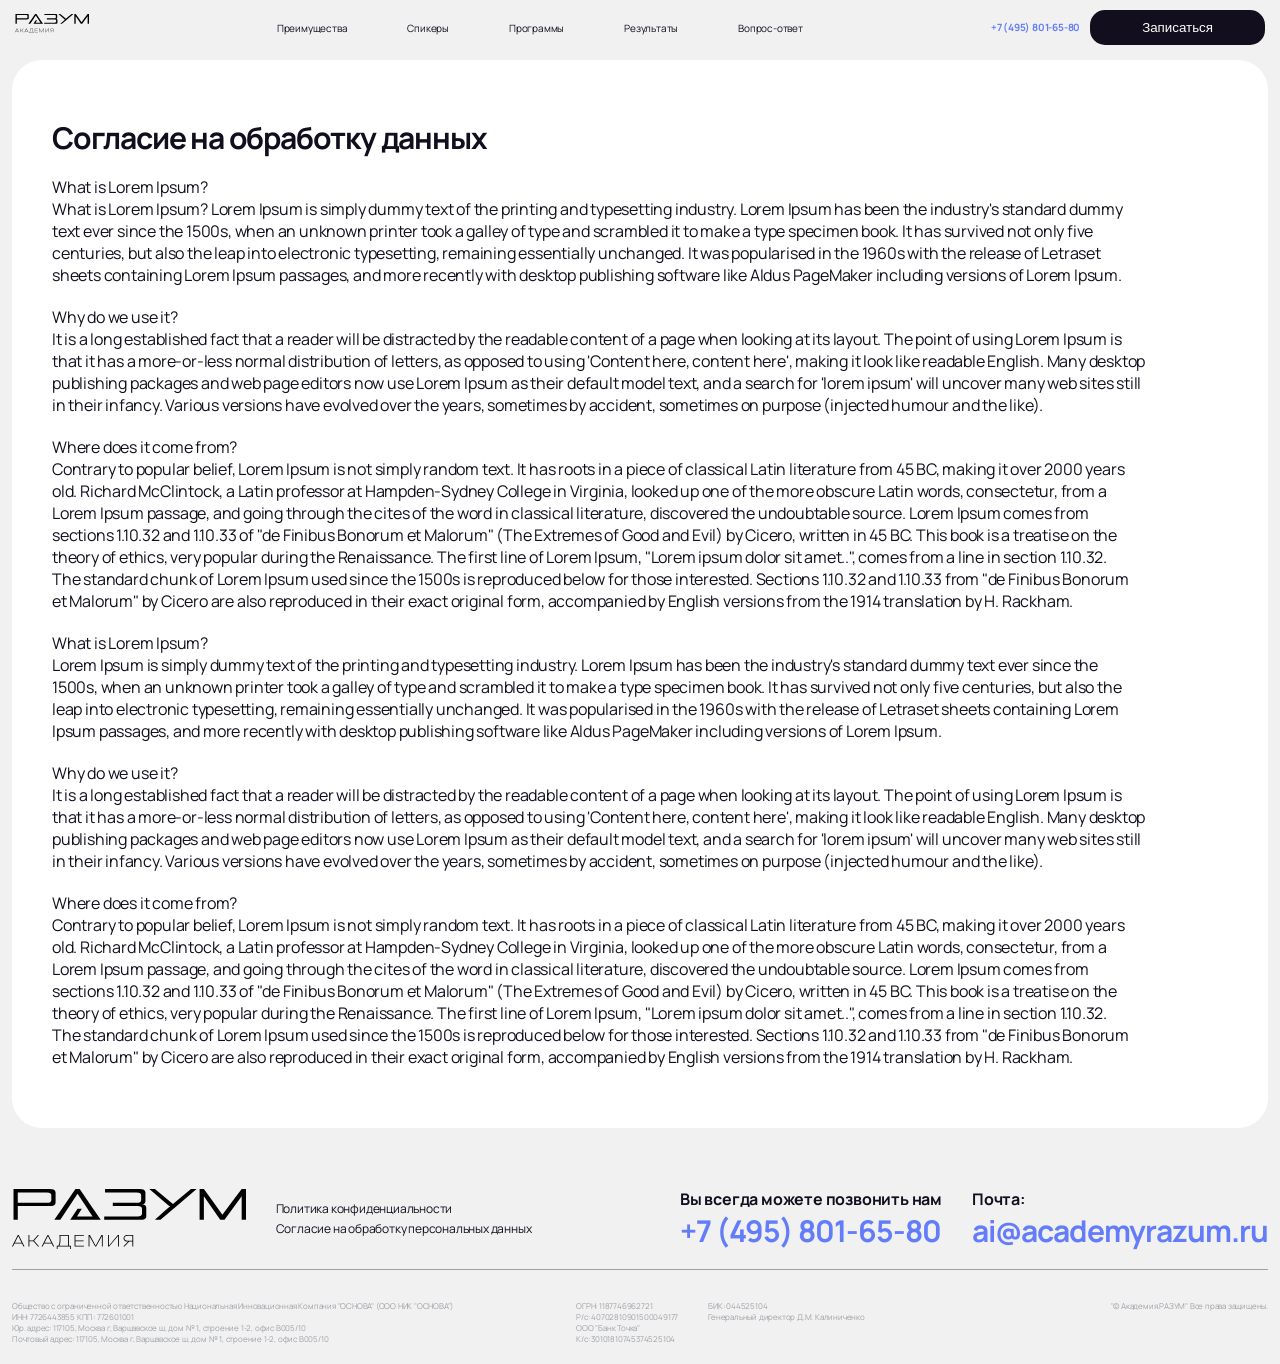
==== commit f988eb7a: "add program page" ====
--- a/pages/personal-data.html
+++ b/pages/personal-data.html
@@ -10,7 +10,7 @@
   <body>
     <header class="header">
       <div class="container">
-        <img src="../image/logo.svg" alt="logo" class="header__logo" />
+        <a href="../index.html"><img src="../image/logo.svg" alt="logo" class="header__logo" /></a>
         <nav class="header__nav">
           <ul>
             <li><a href="#">Преимущества</a></li>
@@ -30,7 +30,7 @@
         </button>
         <div class="header__burger-menu">
           <div class="burger-menu__header">
-            <img src="../image/logo.svg" alt="" class="burger-menu__logo" />
+            <a href="../index.html"><img src="../image/logo.svg" alt="" class="burger-menu__logo" /></a>
             <button class="header__burger-close">
               <span></span>
               <span></span>
@@ -240,7 +240,7 @@
       <div class="container">
         <div class="footer-contact">
           <div class="footer-logo">
-            <img src="../image/logo.svg" alt="logo" />
+            <a href="../index.html"><img src="../image/logo.svg" alt="logo" /></a>
           </div>
           <div class="footer-confid">
             <a href="#">Политика конфиденциальности</a>
--- a/style/css/style.css
+++ b/style/css/style.css
@@ -192,6 +192,11 @@
   width: 9px;
   position: relative;
   left: -10px;
+}
+
+.overlay {
+  visibility: visible;
+  opacity: 1;
 }
 
 .header {
@@ -1286,6 +1291,131 @@
   max-width: 93%;
 }
 
+.hero-program {
+  padding: 10px 12px 60px;
+}
+.hero-program .container {
+  background-color: #637cf9;
+  border-radius: 30px;
+  padding: 50px;
+  display: flex;
+  flex-direction: column;
+  gap: 30px;
+}
+.hero-program .container h1 {
+  color: #fff;
+  font-size: 45px;
+  max-width: 660px;
+}
+.hero-program .container .hero__stickers {
+  display: flex;
+  flex-wrap: wrap;
+  gap: 10px;
+}
+.hero-program .container .hero__stickers .hero__sticker {
+  background-color: #fff;
+  border-radius: 15px;
+  padding: 5px 15px;
+}
+.hero-program .container .hero__stickers .hero__sticker p {
+  font-weight: 700;
+  font-size: 14px;
+}
+.hero-program .container .hero__footer {
+  display: flex;
+  gap: 20px;
+  align-items: center;
+}
+.hero-program .container .hero__footer p {
+  color: #fff;
+  font-weight: 700;
+}
+
+.info-program {
+  padding: 0 12px 60px;
+}
+.info-program .container {
+  display: flex;
+  flex-direction: column;
+  gap: 20px;
+}
+.info-program .container h2 {
+  font-size: 30px;
+}
+.info-program .container .info__content {
+  display: grid;
+  grid-template-columns: repeat(2, 1fr);
+  gap: 10px;
+}
+.info-program .container .info__content .info__block {
+  background-color: #fff;
+  padding: 30px;
+  border-radius: 20px;
+  display: flex;
+  flex-direction: column;
+  gap: 10px;
+}
+.info-program .container .info__content .info__block h6 {
+  font-size: 16px;
+  color: #637cf9;
+}
+.info-program .container .info__content .info__block p {
+  font-size: 14px;
+  max-width: 90%;
+}
+
+.structure-program {
+  padding: 0 12px 30px;
+}
+.structure-program .container {
+  display: flex;
+  flex-direction: column;
+  gap: 30px;
+}
+.structure-program .container h2 {
+  font-size: 30px;
+}
+.structure-program .container .structure__content {
+  display: flex;
+  flex-direction: column;
+  gap: 10px;
+}
+.structure-program .container .structure__content .structure__block {
+  background-color: #fff;
+  padding: 20px 15px;
+  border-radius: 20px;
+  display: flex;
+  flex-direction: column;
+  gap: 25px;
+}
+.structure-program .container .structure__content .structure__block h5 {
+  color: #637cf9;
+  font-size: 16px;
+}
+.structure-program .container .structure__content .structure__block .structure__description {
+  display: flex;
+  flex-direction: column;
+  gap: 20px;
+  max-width: 90%;
+}
+.structure-program .container .structure__content .structure__block .structure__description .structure__description-block {
+  display: flex;
+  flex-direction: column;
+  gap: 2px;
+}
+.structure-program .container .structure__content .structure__block .structure__description .structure__description-block h6, .structure-program .container .structure__content .structure__block .structure__description .structure__description-block li {
+  font-size: 14px;
+}
+.structure-program .container .structure__content .structure__block .structure__description .structure__description-block ul {
+  padding-left: 20px;
+}
+.structure-program .container .structure__content .structure__block .structure__description .structure__description-block ul li {
+  list-style-type: disc;
+}
+.structure-program .container .structure__content .structure__block .structure__description .structure__description-block ul li::marker {
+  font-size: 0.6em;
+}
+
 @media (max-width: 1280px) {
   .programms-cards {
     grid-template-columns: repeat(2, 1fr);
@@ -1566,6 +1696,44 @@
   .pd .container h2, .pd .container p {
     max-width: 98%;
   }
+  .hero-program {
+    padding: 15px 12px 30px;
+  }
+  .hero-program .container {
+    padding: 40px 20px;
+    gap: 20px;
+  }
+  .hero-program .container h1 {
+    font-size: 30px;
+    max-width: 570px;
+  }
+  .hero-program .container .hero__stickers {
+    max-width: 570px;
+  }
+  .hero-program .container .hero__stickers .hero__sticker p {
+    font-size: 12px;
+  }
+  .hero-program .container .hero__footer {
+    gap: 30px;
+  }
+  .hero-program .container .hero__footer p {
+    font-size: 14px;
+  }
+  .info-program {
+    padding-bottom: 30px;
+  }
+  .info-program .container .info__content {
+    gap: 8px;
+  }
+  .info-program .container .info__content .info__block {
+    padding: 30px 15px;
+  }
+  .structure-program {
+    padding-bottom: 25px;
+  }
+  .structure-program .container {
+    gap: 20px;
+  }
 }
 @media (max-width: 768px) {
   main {
@@ -1576,7 +1744,6 @@
     position: fixed;
     z-index: 999;
     padding: 15px;
-    padding-bottom: 0;
   }
   .header__nav {
     display: none;
@@ -1662,21 +1829,16 @@
   }
 }
 @media (max-width: 668px) {
-  .header__form-modal h2 {
-    font-size: 30px;
-  }
-  .header__form-modal p {
-    font-size: 14px;
-  }
-  .header__form--pd-text p {
-    font-size: 10px;
-  }
   .header__form-modal {
     gap: 20px;
     padding: 50px 0;
   }
+  .header__form-modal h2 {
+    font-size: 30px;
+  }
   .header__form-modal p {
     max-width: 293px;
+    font-size: 14px;
   }
   .header__form--content {
     min-width: 300px;
@@ -1684,6 +1846,7 @@
   }
   .header__form--pd-text p {
     max-width: 100%;
+    font-size: 10px;
   }
   .hero__text {
     gap: 25px;
@@ -1824,6 +1987,51 @@
     grid-column: 1;
     grid-row: 3;
   }
+  .hero-program {
+    padding: 30px 8px;
+  }
+  .hero-program .container {
+    padding: 30px 15px;
+  }
+  .hero-program .container h1 {
+    font-size: 25px;
+    max-width: 97%;
+  }
+  .hero-program .container .hero__stickers {
+    max-width: 100%;
+  }
+  .hero-program .container .hero__stickers p {
+    font-size: 10px;
+  }
+  .hero-program .container .hero__footer {
+    gap: 20px;
+    flex-direction: column;
+    align-items: flex-start;
+  }
+  .info-program {
+    padding-left: 8px;
+    padding-right: 8px;
+  }
+  .info-program .container h2 {
+    font-size: 20px;
+  }
+  .info-program .container .info__content {
+    grid-template-columns: 1fr;
+    gap: 10px;
+  }
+  .info-program .container .info__content .info__block {
+    border-radius: 15px;
+    gap: 15px;
+  }
+  .info-program .container .info__content .info__block h6 {
+    font-size: 14px;
+  }
+  .structure-program {
+    padding-bottom: 20px;
+  }
+  .structure-program .container h2 {
+    font-size: 20px;
+  }
 }
 @media (max-width: 430px) {
   .header .container {
@@ -1983,9 +2191,5 @@
     transform: translate(-50%, -50%) scale(0.8);
   }
 }
-.overlay {
-  visibility: visible;
-  opacity: 1;
-}
 
 /*# sourceMappingURL=style.css.map */
